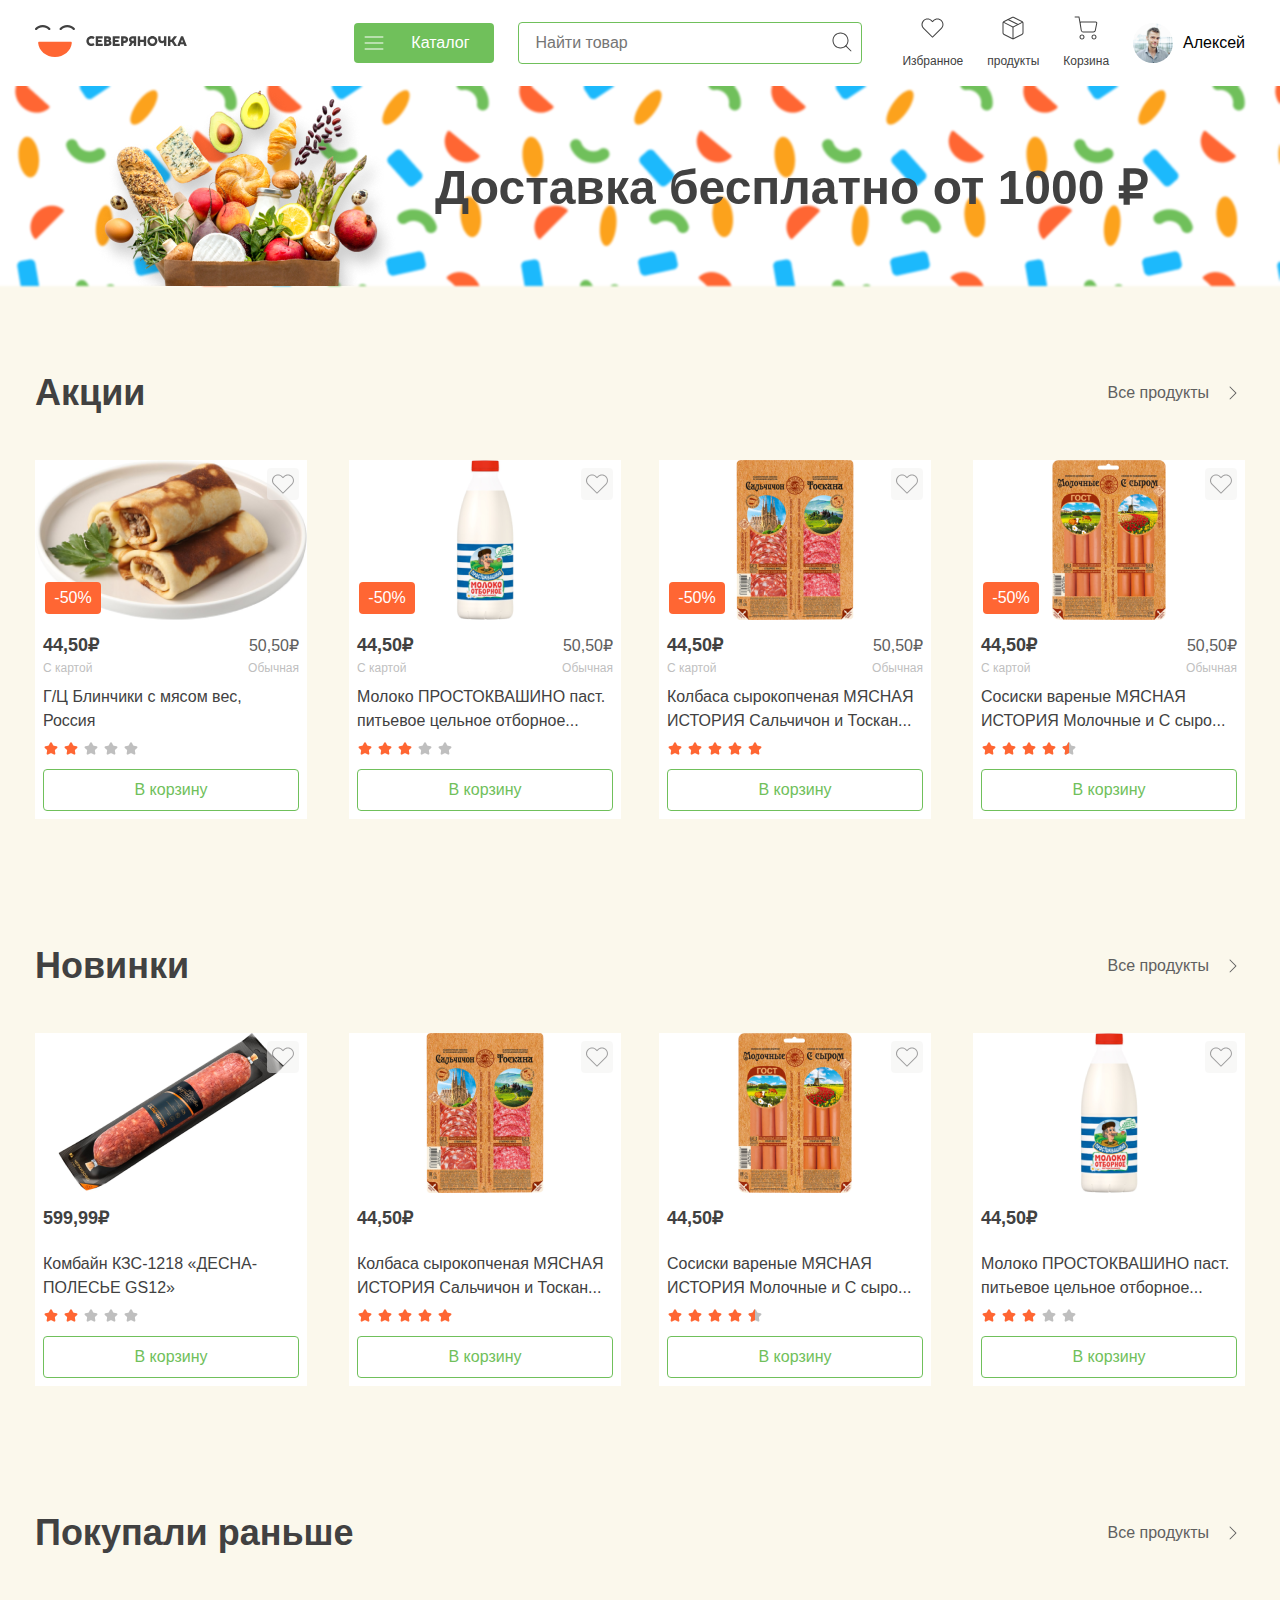
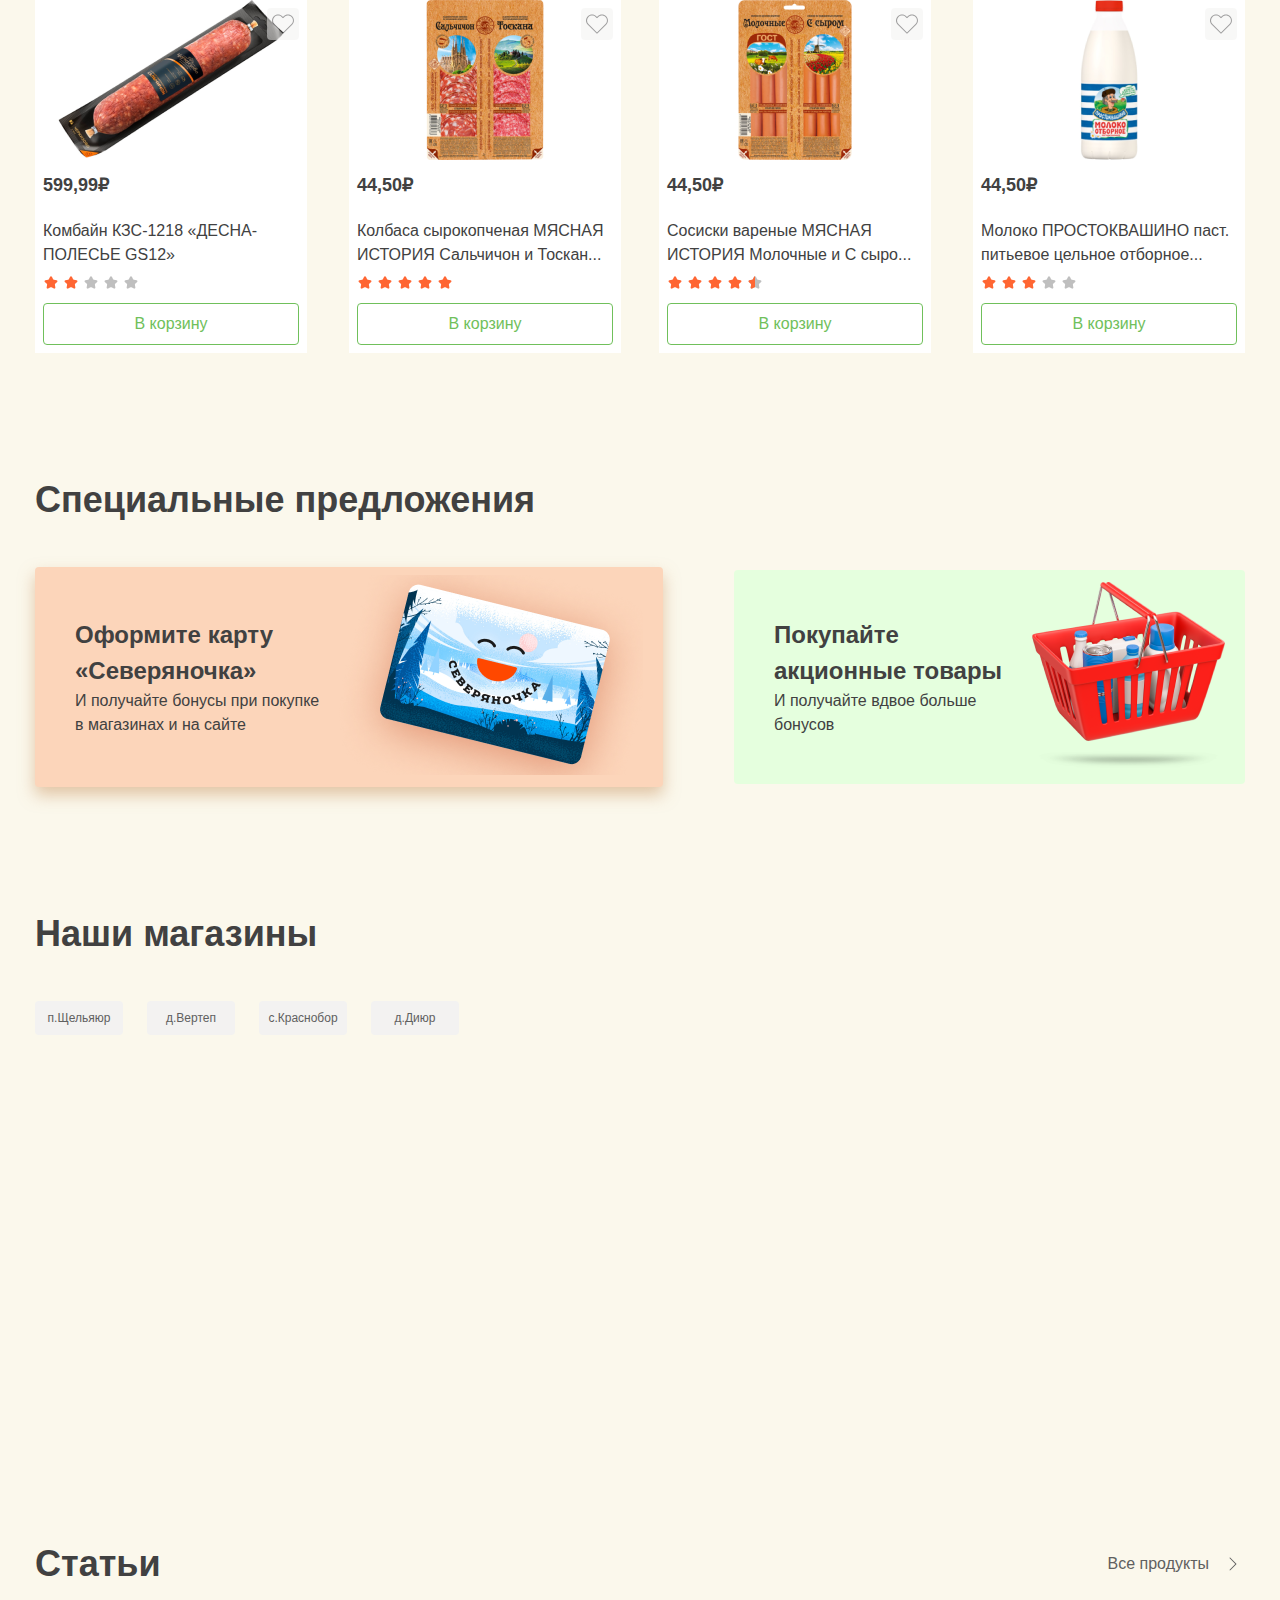
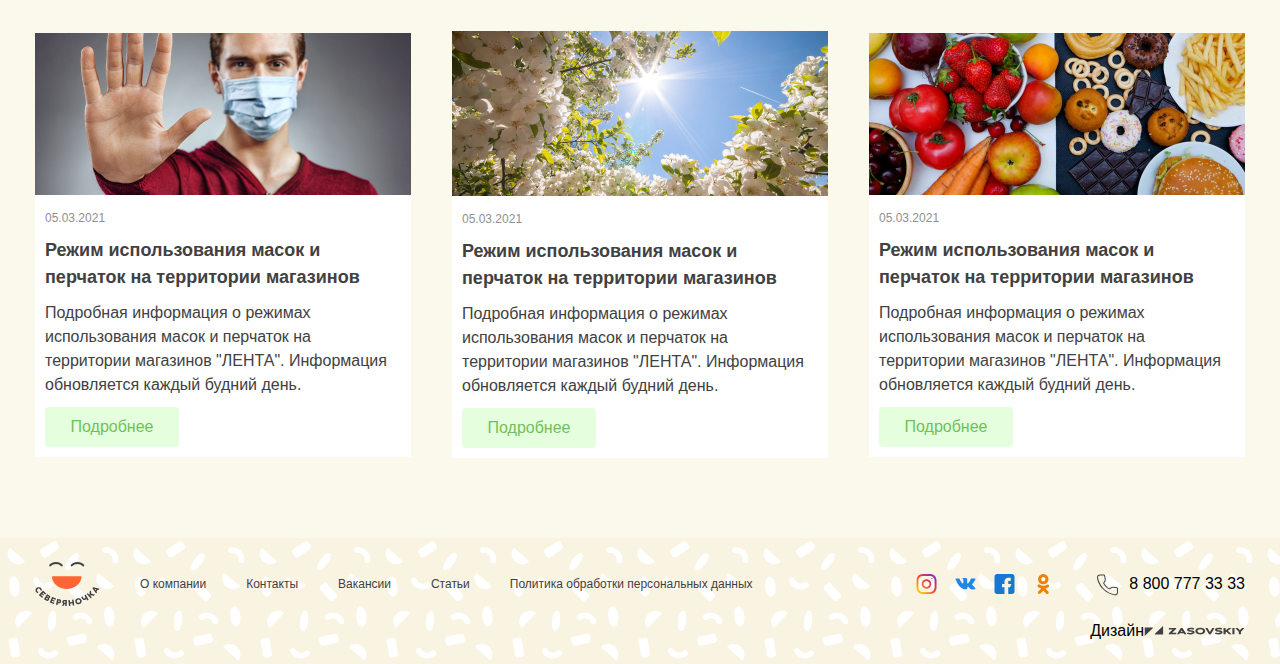
==== index.html @ 2ca6a47b "first commit" ====
<!DOCTYPE html>
<html lang="en">
  <head>
    <meta charset="UTF-8" />
    <meta name="viewport" content="width=device-width, initial-scale=1.0" />
    <title>Document</title>
    <link rel="stylesheet" href="./sass/style.css" />
  </head>
  <body>
    <header>
      <div class="container">
        <nav>
          <div class="logo">
            <a href="#"><img src="./assets/images/image1.svg" alt="" /></a>
          </div>
          <div class="nav-items">
            <div class="nav-catalog">
              <img src="./assets/images/image2.svg" alt="" />
              <p class="p1">Каталог</p>
            </div>
            <div class="field">
              <input
                type="text"
                class="input1"
                placeholder="Найти товар"
                name="search"
              />
              <div class="search-icon">
                <img src="./assets/images/image3.svg" alt="" />
              </div>
            </div>
            <div class="nav-links">
              <div class="nav-link">
                <div class="d1">
                  <img src="./assets/images/image4.svg" alt="" />
                </div>
                <a href="#" class="p2">Избранное</a>
              </div>
              <div class="nav-link">
                <div class="d1">
                  <img src="./assets/images/image5.svg" alt="" />
                </div>
                <a href="./pages/products.html" class="p2">продукты</a>
              </div>
              <div class="nav-link">
                <div class="d1">
                  <img src="./assets/images/image6.svg" alt="" />
                </div>
                <a href="#" class="p2">Корзина</a>
              </div>
            </div>
            <div class="acc">
              <img src="./assets/images/image7.svg" alt="" />
              <p class="p3">Алексей</p>
            </div>
          </div>
        </nav>
      </div>
    </header>
    <main>
      <section class="home">
        <div class="home1">
          <div class="container home-content">
            <div class="d1">
              <img src="./assets/images/image9.png" alt="" class="img9" />
            </div>
            <p class="p1">Доставка бесплатно от 1000 ₽</p>
          </div>
        </div>
      </section>
      <section class="discount">
        <div class="container discount-content">
          <div class="d1">
            <p class="p1">Акции</p>
            <a href="#"
              ><button class="btn1">
                Все продукты
                <img src="./assets/images/image10.svg" alt="" /></button
            ></a>
          </div>
          <div class="home-cards">
            <div class="d50">
              <div class="home-card">
                <div class="product-img">
                  <div class="loved">
                    <img src="./assets/images/image17.svg" alt="" />
                  </div>
                  <img src="./assets/images/image12.png" alt="" />
                  <div class="discount-img">
                    <p class="p8">-50%</p>
                  </div>
                </div>
                <div class="card-btom">
                  <div class="d2">
                    <p class="p2">44,50₽</p>
                    <p class="p3">50,50₽</p>
                  </div>
                  <div class="d3">
                    <p class="p4">С картой</p>
                    <p class="p5">Обычная</p>
                  </div>
                  <p class="p6">Г/Ц Блинчики с мясом вес, Россия</p>
                  <div class="rank-img">
                    <img src="./assets/images/image16.svg" alt="" />
                  </div>
                  <div class="card-btn">
                    <a href="#"><button class="btn2">В корзину</button></a>
                  </div>
                </div>
              </div>
              <div class="home-card">
                <div class="product-img">
                  <div class="loved">
                    <img src="./assets/images/image17.svg" alt="" />
                  </div>
                  <img src="./assets/images/image13.png" alt="" />
                  <div class="discount-img">
                    <p class="p8">-50%</p>
                  </div>
                </div>
                <div class="card-btom">
                  <div class="d2">
                    <p class="p2">44,50₽</p>
                    <p class="p3">50,50₽</p>
                  </div>
                  <div class="d3">
                    <p class="p4">С картой</p>
                    <p class="p5">Обычная</p>
                  </div>
                  <p class="p6">
                    Молоко ПРОСТОКВАШИНО паст. питьевое цельное отборное...
                  </p>
                  <div class="rank-img">
                    <img src="./assets/images/image18.svg" alt="" />
                  </div>
                  <div class="card-btn">
                    <a href="#"><button class="btn2">В корзину</button></a>
                  </div>
                </div>
              </div>
            </div>
            <div class="d50">
              <div class="home-card">
                <div class="product-img">
                  <div class="loved">
                    <img src="./assets/images/image17.svg" alt="" />
                  </div>
                  <img src="./assets/images/image14.png" alt="" />
                  <div class="discount-img">
                    <p class="p8">-50%</p>
                  </div>
                </div>
                <div class="card-btom">
                  <div class="d2">
                    <p class="p2">44,50₽</p>
                    <p class="p3">50,50₽</p>
                  </div>
                  <div class="d3">
                    <p class="p4">С картой</p>
                    <p class="p5">Обычная</p>
                  </div>
                  <p class="p6">
                    Колбаса сырокопченая МЯСНАЯ ИСТОРИЯ Сальчичон и Тоскан...
                  </p>
                  <div class="rank-img">
                    <img src="./assets/images/image19.svg" alt="" />
                  </div>
                  <div class="card-btn">
                    <a href="#"><button class="btn2">В корзину</button></a>
                  </div>
                </div>
              </div>
              <div class="home-card">
                <div class="product-img">
                  <div class="loved">
                    <img src="./assets/images/image17.svg" alt="" />
                  </div>
                  <img src="./assets/images/image15.png" alt="" />
                  <div class="discount-img">
                    <p class="p8">-50%</p>
                  </div>
                </div>
                <div class="card-btom">
                  <div class="d2">
                    <p class="p2">44,50₽</p>
                    <p class="p3">50,50₽</p>
                  </div>
                  <div class="d3">
                    <p class="p4">С картой</p>
                    <p class="p5">Обычная</p>
                  </div>
                  <p class="p6">
                    Сосиски вареные МЯСНАЯ ИСТОРИЯ Молочные и С сыро...
                  </p>
                  <div class="rank-img">
                    <img src="./assets/images/image20.svg" alt="" />
                  </div>
                  <div class="card-btn">
                    <a href="#"><button class="btn2">В корзину</button></a>
                  </div>
                </div>
              </div>
            </div>
          </div>
        </div>
      </section>
      <section class="new-products">
        <div class="new-products-content container">
          <div class="d1">
            <p class="p1">Новинки</p>
            <a href="#"
              ><button class="btn1">
                Все продукты
                <img src="./assets/images/image10.svg" alt="" /></button
            ></a>
          </div>
          <div class="home-cards">
            <div class="d50">
              <div class="home-card">
                <div class="product-img">
                  <div class="loved">
                    <img src="./assets/images/image17.svg" alt="" />
                  </div>
                  <img src="./assets/images/image21.png" alt="" />
                </div>
                <div class="card-btom">
                  <div class="d2">
                    <p class="p2" id="p2">599,99₽</p>
                  </div>
                  <p class="p6">Комбайн КЗС-1218 «ДЕСНА-ПОЛЕСЬЕ GS12»</p>
                  <div class="rank-img">
                    <img src="./assets/images/image16.svg" alt="" />
                  </div>
                  <div class="card-btn">
                    <a href="#"><button class="btn2">В корзину</button></a>
                  </div>
                </div>
              </div>
              <div class="home-card">
                <div class="product-img">
                  <div class="loved">
                    <img src="./assets/images/image17.svg" alt="" />
                  </div>
                  <img src="./assets/images/image14.png" alt="" />
                </div>
                <div class="card-btom">
                  <div class="d2">
                    <p class="p2" id="p2">44,50₽</p>
                  </div>
                  <p class="p6">
                    Колбаса сырокопченая МЯСНАЯ ИСТОРИЯ Сальчичон и Тоскан...
                  </p>
                  <div class="rank-img">
                    <img src="./assets/images/image19.svg" alt="" />
                  </div>
                  <div class="card-btn">
                    <a href="#"><button class="btn2">В корзину</button></a>
                  </div>
                </div>
              </div>
            </div>
            <div class="d50">
              <div class="home-card">
                <div class="product-img">
                  <div class="loved">
                    <img src="./assets/images/image17.svg" alt="" />
                  </div>
                  <img src="./assets/images/image15.png" alt="" />
                </div>
                <div class="card-btom">
                  <div class="d2">
                    <p class="p2" id="p2">44,50₽</p>
                  </div>
                  <p class="p6">
                    Сосиски вареные МЯСНАЯ ИСТОРИЯ Молочные и С сыро...
                  </p>
                  <div class="rank-img">
                    <img src="./assets/images/image20.svg" alt="" />
                  </div>
                  <div class="card-btn">
                    <a href="#"><button class="btn2">В корзину</button></a>
                  </div>
                </div>
              </div>
              <div class="home-card">
                <div class="product-img">
                  <div class="loved">
                    <img src="./assets/images/image17.svg" alt="" />
                  </div>
                  <img src="./assets/images/image13.png" alt="" />
                </div>
                <div class="card-btom">
                  <div class="d2">
                    <p class="p2" id="p2">44,50₽</p>
                  </div>
                  <p class="p6">
                    Молоко ПРОСТОКВАШИНО паст. питьевое цельное отборное...
                  </p>
                  <div class="rank-img">
                    <img src="./assets/images/image18.svg" alt="" />
                  </div>
                  <div class="card-btn">
                    <a href="#"><button class="btn2">В корзину</button></a>
                  </div>
                </div>
              </div>
            </div>
          </div>
        </div>
      </section>
      <section class="bought-products">
        <div class="bought-products-content container">
          <div class="d1">
            <p class="p1">Покупали раньше</p>
            <a href="#"
              ><button class="btn1">
                Все продукты
                <img src="./assets/images/image10.svg" alt="" /></button
            ></a>
          </div>
          <div class="home-cards">
            <div class="d50">
              <div class="home-card">
                <div class="product-img">
                  <div class="loved">
                    <img src="./assets/images/image17.svg" alt="" />
                  </div>
                  <img src="./assets/images/image21.png" alt="" />
                </div>
                <div class="card-btom">
                  <div class="d2">
                    <p class="p2" id="p2">599,99₽</p>
                  </div>
                  <p class="p6">Комбайн КЗС-1218 «ДЕСНА-ПОЛЕСЬЕ GS12»</p>
                  <div class="rank-img">
                    <img src="./assets/images/image16.svg" alt="" />
                  </div>
                  <div class="card-btn">
                    <a href="#"><button class="btn2">В корзину</button></a>
                  </div>
                </div>
              </div>
              <div class="home-card">
                <div class="product-img">
                  <div class="loved">
                    <img src="./assets/images/image17.svg" alt="" />
                  </div>
                  <img src="./assets/images/image14.png" alt="" />
                </div>
                <div class="card-btom">
                  <div class="d2">
                    <p class="p2" id="p2">44,50₽</p>
                  </div>
                  <p class="p6">
                    Колбаса сырокопченая МЯСНАЯ ИСТОРИЯ Сальчичон и Тоскан...
                  </p>
                  <div class="rank-img">
                    <img src="./assets/images/image19.svg" alt="" />
                  </div>
                  <div class="card-btn">
                    <a href="#"><button class="btn2">В корзину</button></a>
                  </div>
                </div>
              </div>
            </div>
            <div class="d50">
              <div class="home-card">
                <div class="product-img">
                  <div class="loved">
                    <img src="./assets/images/image17.svg" alt="" />
                  </div>
                  <img src="./assets/images/image15.png" alt="" />
                </div>
                <div class="card-btom">
                  <div class="d2">
                    <p class="p2" id="p2">44,50₽</p>
                  </div>
                  <p class="p6">
                    Сосиски вареные МЯСНАЯ ИСТОРИЯ Молочные и С сыро...
                  </p>
                  <div class="rank-img">
                    <img src="./assets/images/image20.svg" alt="" />
                  </div>
                  <div class="card-btn">
                    <a href="#"><button class="btn2">В корзину</button></a>
                  </div>
                </div>
              </div>
              <div class="home-card">
                <div class="product-img">
                  <div class="loved">
                    <img src="./assets/images/image17.svg" alt="" />
                  </div>
                  <img src="./assets/images/image13.png" alt="" />
                </div>
                <div class="card-btom">
                  <div class="d2">
                    <p class="p2" id="p2">44,50₽</p>
                  </div>
                  <p class="p6">
                    Молоко ПРОСТОКВАШИНО паст. питьевое цельное отборное...
                  </p>
                  <div class="rank-img">
                    <img src="./assets/images/image18.svg" alt="" />
                  </div>
                  <div class="card-btn">
                    <a href="#"><button class="btn2">В корзину</button></a>
                  </div>
                </div>
              </div>
            </div>
          </div>
        </div>
      </section>
      <section class="offers">
        <div class="offers-content container">
          <p class="p1">Специальные предложения</p>
          <div class="offers-cards">
            <div class="offers-card">
              <div class="d1">
                <p class="p2">Оформите карту «Северяночка»</p>
                <p class="p3">
                  И получайте бонусы при покупке в магазинах и на сайте
                </p>
              </div>
              <div class="offers-img">
                <img src="./assets/images/image22.png" alt="" />
              </div>
            </div>
            <div class="offers-card2">
              <div class="d1">
                <p class="p2">Покупайте акционные товары</p>
                <p class="p3">И получайте вдвое больше бонусов</p>
              </div>
              <div class="offers-img">
                <img src="./assets/images/image23.png" alt="" />
              </div>
            </div>
          </div>
        </div>
      </section>
      <section class="location">
        <div class="location-content container">
          <p class="p1">Наши магазины</p>
          <div class="d2">
            <div class="d1"><p class="p2">п.Щельяюр</p></div>
            <div class="d1"><p class="p2">д.Вертеп</p></div>
            <div class="d1"><p class="p2">с.Краснобор</p></div>
            <div class="d1"><p class="p2">д.Диюр</p></div>
          </div>
          <iframe
            src="https://www.google.com/maps/embed?pb=!1m18!1m12!1m3!1d3506.2233913121413!2d77.4051603706222!3d28.50292593193056!2m3!1f0!2f0!3f0!3m2!1i1024!2i768!4f13.1!3m3!1m2!1s0x390ce626851f7009%3A0x621185133cfd1ad1!2sGeeksforGeeks!5e0!3m2!1sen!2sin!4v1585040658255!5m2!1sen!2sin"
            frameborder="0"
            width="100%"
            height="354px
            "
          ></iframe>
        </div>
      </section>
      <section class="articles">
        <div class="articles-content container">
          <div class="d1">
            <p class="p1">Статьи</p>
            <a href="#"
              ><button class="btn1">
                Все продукты
                <img src="./assets/images/image10.svg" alt="" /></button
            ></a>
          </div>
          <div class="articles-cards">
            <div class="articles-card">
              <img src="./assets/images/image24.png" alt="" />
              <div class="d2">
                <p class="p2">05.03.2021</p>
                <p class="p3">
                  Режим использования масок и перчаток на территории магазинов
                </p>
                <p class="p4">
                  Подробная информация о режимах использования масок и перчаток
                  на территории магазинов "ЛЕНТА". Информация обновляется каждый
                  будний день.
                </p>
                <a href="#"><button class="btn3">Подробнее</button></a>
              </div>
            </div>
            <div class="articles-card">
              <img src="./assets/images/image25.png" alt="" />
              <div class="d2">
                <p class="p2">05.03.2021</p>
                <p class="p3">
                  Режим использования масок и перчаток на территории магазинов
                </p>
                <p class="p4">
                  Подробная информация о режимах использования масок и перчаток
                  на территории магазинов "ЛЕНТА". Информация обновляется каждый
                  будний день.
                </p>
                <a href="#"><button class="btn3">Подробнее</button></a>
              </div>
            </div>
            <div class="articles-card">
              <img src="./assets/images/image26.png" alt="" />
              <div class="d2">
                <p class="p2">05.03.2021</p>
                <p class="p3">
                  Режим использования масок и перчаток на территории магазинов
                </p>
                <p class="p4">
                  Подробная информация о режимах использования масок и перчаток
                  на территории магазинов "ЛЕНТА". Информация обновляется каждый
                  будний день.
                </p>
                <a href="#"><button class="btn3">Подробнее</button></a>
              </div>
            </div>
          </div>
        </div>
      </section>
    </main>
    <footer>
      <div class="footer-content container">
        <div class="d1">
          <div class="d2">
            <img src="./assets/images/image27.svg" alt="" />
            <a href="#" class="a1">О компании</a>
            <a href="#" class="a1">Контакты</a>
            <a href="#" class="a1">Вакансии</a>
            <a href="#" class="a1">Статьи</a>
            <a href="#" class="a1">Политика обработки персональных данных</a>
          </div>
          <div class="d3">
            <div class="d4">
              <img src="./assets/images/image28.svg" alt="" />
              <img src="./assets/images/image29.svg" alt="" />
              <img src="./assets/images/image30.svg" alt="" />
              <img src="./assets/images/image31.svg" alt="" />
            </div>
            <div class="d5">
              <img src="./assets/images/image32.svg" alt="" />
              <p class="p1">8 800 777 33 33</p>
            </div>
          </div>
        </div>
        <div class="d10">
          <p class="p2">Дизайн</p>
          <img src="./assets/images/image33.svg" alt="" />
        </div>
      </div>
    </footer>
  </body>
</html>
---- sass/style.css ----
@font-face {
  font-family: "Rubik", sans-serif;
  src: url(../../assets/fonts/Rubik-Regular.ttf);
}
body {
  font-family: "Rubik", sans-serif;
}

* {
  padding: 0;
  margin: 0;
  box-sizing: border-box;
}

button {
  border: none;
  outline: none;
}

a {
  text-decoration: none;
}

input,
select,
textarea {
  outline: none;
}

.btn1 {
  display: flex;
  background-color: transparent;
  align-items: center;
  color: var(--grayscale-hardest, #606060);
  text-align: center;
  -moz-column-gap: 12px;
       column-gap: 12px;
  font-size: 16px;
  font-style: normal;
  font-weight: 400;
  line-height: 150%; /* 24px */
}

.btn2 {
  border-radius: 4px;
  border: 1px solid var(--main-secondary, #70c05b);
  background: transparent;
  width: 256px;
  color: var(--main-secondary, #70c05b);
  text-align: center;
  padding: 8px;
  font-size: 16px;
  font-style: normal;
  font-weight: 400;
  line-height: 150%; /* 24px */
  transition: 0.5s;
}

.btn2:hover {
  border: #f63;
  border-radius: 4px;
  background: var(--main-primary, #f63);
  color: #fff;
}

.btn3 {
  width: 134px;
  padding: 8px;
  color: var(--main-secondary, #70c05b);
  text-align: center;
  font-size: 16px;
  font-style: normal;
  font-weight: 400;
  line-height: 150%; /* 24px */
  border-radius: 4px;
  background: var(--main-secondary-muted, #e5ffde);
}

.home-card {
  background-color: #fff;
  max-width: 272px;
}
.home-card .product-img {
  position: relative;
}
.home-card .product-img .loved {
  position: absolute;
  right: 8px;
  top: 8px;
}
.home-card .product-img .discount-img {
  position: absolute;
  bottom: 10px;
  left: 10px;
  border-radius: 4px;
  background: var(--main-primary, #f63);
  padding: 4px 8px;
  width: 56px;
}
.home-card .product-img .discount-img .p8 {
  color: var(--main-on-primary, #fff);
  text-align: center;
  font-size: 16px;
  font-style: normal;
  font-weight: 400;
  line-height: 150%; /* 24px */
}
.home-card .card-btom {
  padding: 8px;
}
.home-card .card-btom .d2 {
  display: flex;
  justify-content: space-between;
  align-items: center;
}
.home-card .card-btom .d2 #p2 {
  padding-bottom: 20px;
}
.home-card .card-btom .d2 .p2 {
  color: var(--main-on-surface, #414141);
  font-size: 18px;
  font-style: normal;
  font-weight: 700;
  line-height: 150%; /* 27px */
}
.home-card .card-btom .d2 .p3 {
  color: var(--grayscale-hardest, #606060);
  font-size: 16px;
  font-style: normal;
  font-weight: 400;
  line-height: 150%; /* 24px */
}
.home-card .card-btom .d3 {
  display: flex;
  align-items: center;
  justify-content: space-between;
  padding-bottom: 8px;
}
.home-card .card-btom .d3 .p4 {
  color: var(--grayscale-light, #bfbfbf);
  font-size: 12px;
  font-style: normal;
  font-weight: 400;
  line-height: 150%; /* 18px */
}
.home-card .card-btom .d3 .p5 {
  color: var(--grayscale-light, #bfbfbf);
  font-size: 12px;
  font-style: normal;
  font-weight: 400;
  line-height: 150%; /* 18px */
}
.home-card .card-btom .p6 {
  max-width: 250px;
  color: var(--main-on-surface, #414141);
  font-size: 16px;
  font-style: normal;
  font-weight: 400;
  line-height: 150%; /* 24px */
}
.home-card .card-btom .rank-img {
  padding-top: 8px;
  padding-bottom: 8px;
}

.offers-card2 {
  border-radius: 4px;
  background: var(--main-secondary-muted, #e5ffde);
  display: flex;
  align-items: center;
  padding: 12px 20px 12px 40px;
}
.offers-card2 .p2 {
  color: var(--main-on-surface, #414141);
  max-width: 258px;
  font-size: 24px;
  font-style: normal;
  font-weight: 700;
  line-height: 150%;
}
.offers-card2 .p3 {
  color: var(--main-on-surface, #414141);
  max-width: 250px;
  font-size: 16px;
  font-style: normal;
  font-weight: 400;
  line-height: 150%;
}

@media (max-width: 600px) {
  .offers-card2 {
    flex-direction: column;
  }
}
.offers-card {
  display: flex;
  align-items: center;
  border-radius: 4px;
  background: var(--main-primary-muted, #fcd5ba);
  box-shadow: 0px 8px 16px 0px rgba(202, 147, 96, 0.5);
  padding: 8px 20px 8px 40px;
}
.offers-card .p2 {
  color: var(--main-on-surface, #414141);
  max-width: 258px;
  font-size: 24px;
  font-style: normal;
  font-weight: 700;
  line-height: 150%; /* 36px */
}
.offers-card .p3 {
  color: var(--main-on-surface, #414141);
  max-width: 250px;
  font-size: 16px;
  font-style: normal;
  font-weight: 400;
  line-height: 150%; /* 24px */
}

@media (max-width: 600px) {
  .offers-card {
    flex-direction: column;
  }
}
.articles-card {
  background: #fff;
  max-width: 376px;
}
.articles-card .d2 {
  padding: 10px;
}
.articles-card .d2 .p2 {
  color: var(--grayscale-hard, #8f8f8f);
  font-size: 12px;
  font-style: normal;
  font-weight: 400;
  line-height: 150%; /* 18px */
}
.articles-card .d2 .p3 {
  color: var(--main-on-surface, #414141);
  padding-top: 10px;
  padding-bottom: 10px;
  font-size: 18px;
  font-style: normal;
  font-weight: 700;
  line-height: 150%; /* 27px */
  max-width: 356px;
}
.articles-card .d2 .p4 {
  max-width: 366px;
  color: var(--main-on-surface, #414141);
  padding-bottom: 10px;
  font-size: 16px;
  font-style: normal;
  font-weight: 400;
  line-height: 150%; /* 24px */
}

header {
  position: fixed;
  width: 100%;
  left: 0;
  right: 0;
  top: 0;
  z-index: 99;
  background: #fff;
}
header .container nav {
  padding-top: 16px;
  padding-bottom: 16px;
  display: flex;
  align-items: center;
  justify-content: space-between;
}
header .container .nav-items {
  display: flex;
  align-items: center;
  -moz-column-gap: 24px;
       column-gap: 24px;
}
header .container .nav-items .nav-catalog {
  display: flex;
  align-items: center;
  -moz-column-gap: 8px;
       column-gap: 8px;
  border-radius: 4px;
  background: var(--main-secondary, #70c05b);
  padding: 8px;
}
header .container .nav-items .nav-catalog .p1 {
  width: 92px;
  color: var(--main-on-secondary, #fff);
  text-align: center;
  font-size: 16px;
  font-style: normal;
  font-weight: 400;
  line-height: 150%; /* 24px */
}
header .container .nav-items .field {
  position: relative;
  margin-right: 16px;
}
header .container .nav-items .field .input1 {
  width: 344px;
  border-radius: 4px;
  border: 1px solid var(--main-secondary, #70c05b);
  background: var(--main-surface, #fff);
  padding: 8px 42px 8px 16px;
  color: var(--grayscale-hard, #8f8f8f);
  font-size: 16px;
  font-style: normal;
  font-weight: 400;
  line-height: 150%; /* 24px */
}
header .container .nav-items .field .search-icon {
  position: absolute;
  right: 8px;
  top: 8px;
}
header .container .nav-items .nav-links {
  display: flex;
  align-items: center;
  -moz-column-gap: 24px;
       column-gap: 24px;
}
header .container .nav-items .nav-links .nav-link {
  display: flex;
  flex-direction: column;
  align-items: center;
  row-gap: 8px;
}
header .container .nav-items .nav-links .nav-link .p2 {
  color: var(--main-on-surface, #414141);
  text-align: center;
  font-size: 12px;
  font-style: normal;
  font-weight: 400;
  line-height: 150%; /* 18px */
}
header .container .nav-items .acc {
  display: flex;
  align-items: center;
  -moz-column-gap: 10px;
       column-gap: 10px;
}

@media (max-width: 1105px) {
  .acc {
    display: none !important;
  }
}
@media (max-width: 970px) {
  .nav-links {
    display: none !important;
  }
}
@media (max-width: 690px) {
  .nav-catalog {
    display: none !important;
  }
}
@media (max-width: 570px) {
  .input1 {
    width: 200px !important;
  }
}
.home {
  margin-top: 86px;
  background: url(../../assets/images/image8.png);
  height: 200px;
}
.home .home1 {
  -webkit-backdrop-filter: blur(1px);
          backdrop-filter: blur(1px);
}
.home .home1 .home-content {
  padding-left: 67px;
  display: flex;
  align-items: center;
  -moz-column-gap: 18px;
       column-gap: 18px;
}
.home .home1 .home-content .p1 {
  color: var(--main-on-surface, #414141);
  text-align: center;
  font-size: 48px;
  font-style: normal;
  font-weight: 700;
  line-height: 150%; /* 72px */
}

@media (max-width: 690px) {
  .img9 {
    display: none;
  }
}
.location {
  padding-bottom: 120px;
  background: var(--main-bg-page, #fbf8ec);
}
.location .location-content .p1 {
  color: var(--main-on-surface, #414141);
  font-size: 36px;
  font-style: normal;
  font-weight: 700;
  line-height: 150%; /* 54px */
  padding-bottom: 40px;
}
.location .location-content .d2 {
  display: flex;
  align-items: center;
  padding-bottom: 24px;
  -moz-column-gap: 24px;
       column-gap: 24px;
}
.location .location-content .d2 .d1 {
  border-radius: 4px;
  background: var(--grayscale-lightest, #f3f2f1);
}
.location .location-content .d2 .d1 .p2 {
  width: 88px;
  padding: 8px;
  color: var(--grayscale-hardest, #606060);
  text-align: center;
  font-size: 12px;
  font-style: normal;
  font-weight: 400;
  line-height: 150%; /* 18px */
  transition: 0.5s;
}
.location .location-content .d2 .d1:hover {
  border-radius: 4px;
  background: var(--main-secondary, #70c05b);
}
.location .location-content .d2 .d1:hover .p2 {
  color: #fff;
}

.offers {
  padding-bottom: 120px;
  background: var(--main-bg-page, #fbf8ec);
}
.offers .offers-content .p1 {
  color: var(--main-on-surface, #414141);
  font-size: 36px;
  font-style: normal;
  font-weight: 700;
  line-height: 150%; /* 54px */
  padding-bottom: 40px;
}
.offers .offers-content .offers-cards {
  display: flex;
  align-items: center;
  justify-content: space-between;
  flex-wrap: wrap;
  -moz-column-gap: 20px;
       column-gap: 20px;
  row-gap: 30px;
}

.articles {
  background: var(--main-bg-page, #fbf8ec);
  padding-bottom: 80px;
}
.articles .articles-content .d1 {
  display: flex;
  align-items: center;
  padding-bottom: 40px;
  justify-content: space-between;
}
.articles .articles-content .d1 .p1 {
  color: var(--main-on-surface, #414141);
  font-size: 36px;
  font-style: normal;
  font-weight: 700;
  line-height: 150%; /* 54px */
}
.articles .articles-content .articles-cards {
  display: flex;
  justify-content: space-between;
  align-items: center;
  flex-wrap: wrap;
  -moz-column-gap: 10px;
       column-gap: 10px;
  row-gap: 20px;
}

.new-products {
  padding-bottom: 120px;
  background: var(--main-bg-page, #fbf8ec);
}
.new-products .new-products-content .d1 {
  padding-bottom: 40px;
  display: flex;
  align-items: center;
  justify-content: space-between;
}
.new-products .new-products-content .d1 .p1 {
  color: var(--main-on-surface, #414141);
  font-size: 36px;
  font-style: normal;
  font-weight: 700;
  line-height: 150%; /* 54px */
}
.new-products .new-products-content .home-cards {
  display: flex;
  justify-content: space-between;
}
.new-products .new-products-content .home-cards .d50 {
  display: flex;
  -moz-column-gap: 42px;
       column-gap: 42px;
}

.bought-products {
  padding-bottom: 120px;
  background: var(--main-bg-page, #fbf8ec);
}
.bought-products .bought-products-content .d1 {
  padding-bottom: 40px;
  display: flex;
  align-items: center;
  justify-content: space-between;
}
.bought-products .bought-products-content .d1 .p1 {
  color: var(--main-on-surface, #414141);
  font-size: 36px;
  font-style: normal;
  font-weight: 700;
  line-height: 150%; /* 54px */
}
.bought-products .bought-products-content .home-cards {
  display: flex;
  justify-content: space-between;
}
.bought-products .bought-products-content .home-cards .d50 {
  display: flex;
  -moz-column-gap: 42px;
       column-gap: 42px;
}

.discount {
  padding-top: 80px;
  padding-bottom: 120px;
  background: var(--main-bg-page, #fbf8ec);
}
.discount .discount-content .d1 {
  padding-bottom: 40px;
  display: flex;
  align-items: center;
  justify-content: space-between;
}
.discount .discount-content .d1 .p1 {
  color: var(--main-on-surface, #414141);
  font-size: 36px;
  font-style: normal;
  font-weight: 700;
  line-height: 150%; /* 54px */
}
.discount .discount-content .home-cards {
  display: flex;
  justify-content: space-between;
}
.discount .discount-content .home-cards .d50 {
  display: flex;
  -moz-column-gap: 42px;
       column-gap: 42px;
}

@media (max-width: 1225px) {
  .home-cards {
    flex-direction: column;
    align-items: center;
    row-gap: 30px;
  }
}
@media (max-width: 610px) {
  .d50 {
    flex-direction: column;
    row-gap: 30px;
  }
}
footer {
  background: url("../../assets/images/pattern2.svg");
  background-color: #f9f4e2;
  padding-top: 24px;
  padding-bottom: 24px;
}
footer .footer-content .d1 {
  display: flex;
  align-items: center;
  justify-content: space-between;
}
footer .footer-content .d1 .d2 {
  display: flex;
  align-items: center;
  -moz-column-gap: 40px;
       column-gap: 40px;
}
footer .footer-content .d1 .d2 .a1 {
  color: var(--main-on-surface, #414141);
  font-size: 12px;
  font-style: normal;
  font-weight: 400;
  line-height: 150%; /* 18px */
}
footer .footer-content .d1 .d3 {
  display: flex;
  align-items: center;
  -moz-column-gap: 40px;
       column-gap: 40px;
}
footer .footer-content .d1 .d3 .d4 {
  display: flex;
  -moz-column-gap: 16px;
       column-gap: 16px;
}
footer .footer-content .d1 .d3 .d5 {
  display: flex;
  align-items: center;
  -moz-column-gap: 8px;
       column-gap: 8px;
}
footer .footer-content .d10 {
  padding-top: 16px;
  display: flex;
  align-items: center;
  justify-content: flex-end;
}

@media (max-width: 920px) {
  .d1 {
    flex-direction: column;
    row-gap: 20px;
  }
}
@media (max-width: 605px) {
  .d2 {
    -moz-column-gap: 5px !important;
         column-gap: 5px !important;
  }
}
.all-products {
  margin-top: 90px;
  background: var(--main-bg-page, #fbf8ec);
}
.all-products .all-products-content .p1 {
  padding-top: 44px;
  padding-bottom: 50px;
  color: var(--main-on-surface, #414141);
  font-size: 36px;
  font-style: normal;
  font-weight: 700;
  line-height: 150%; /* 54px */
}
.all-products .all-products-content .home-cards {
  padding-bottom: 30px;
  display: flex;
  justify-content: space-between;
}
.all-products .all-products-content .home-cards .d50 {
  display: flex;
  -moz-column-gap: 42px;
       column-gap: 42px;
  padding-bottom: 30px;
}
.all-products .all-products-content .d20 {
  display: flex;
  align-items: center;
  justify-content: center;
  -moz-column-gap: 16px;
       column-gap: 16px;
  padding-bottom: 60px;
}

.container {
  max-width: 1250px;
  padding: 0px 20px;
  margin: 0 auto;
}/*# sourceMappingURL=style.css.map */
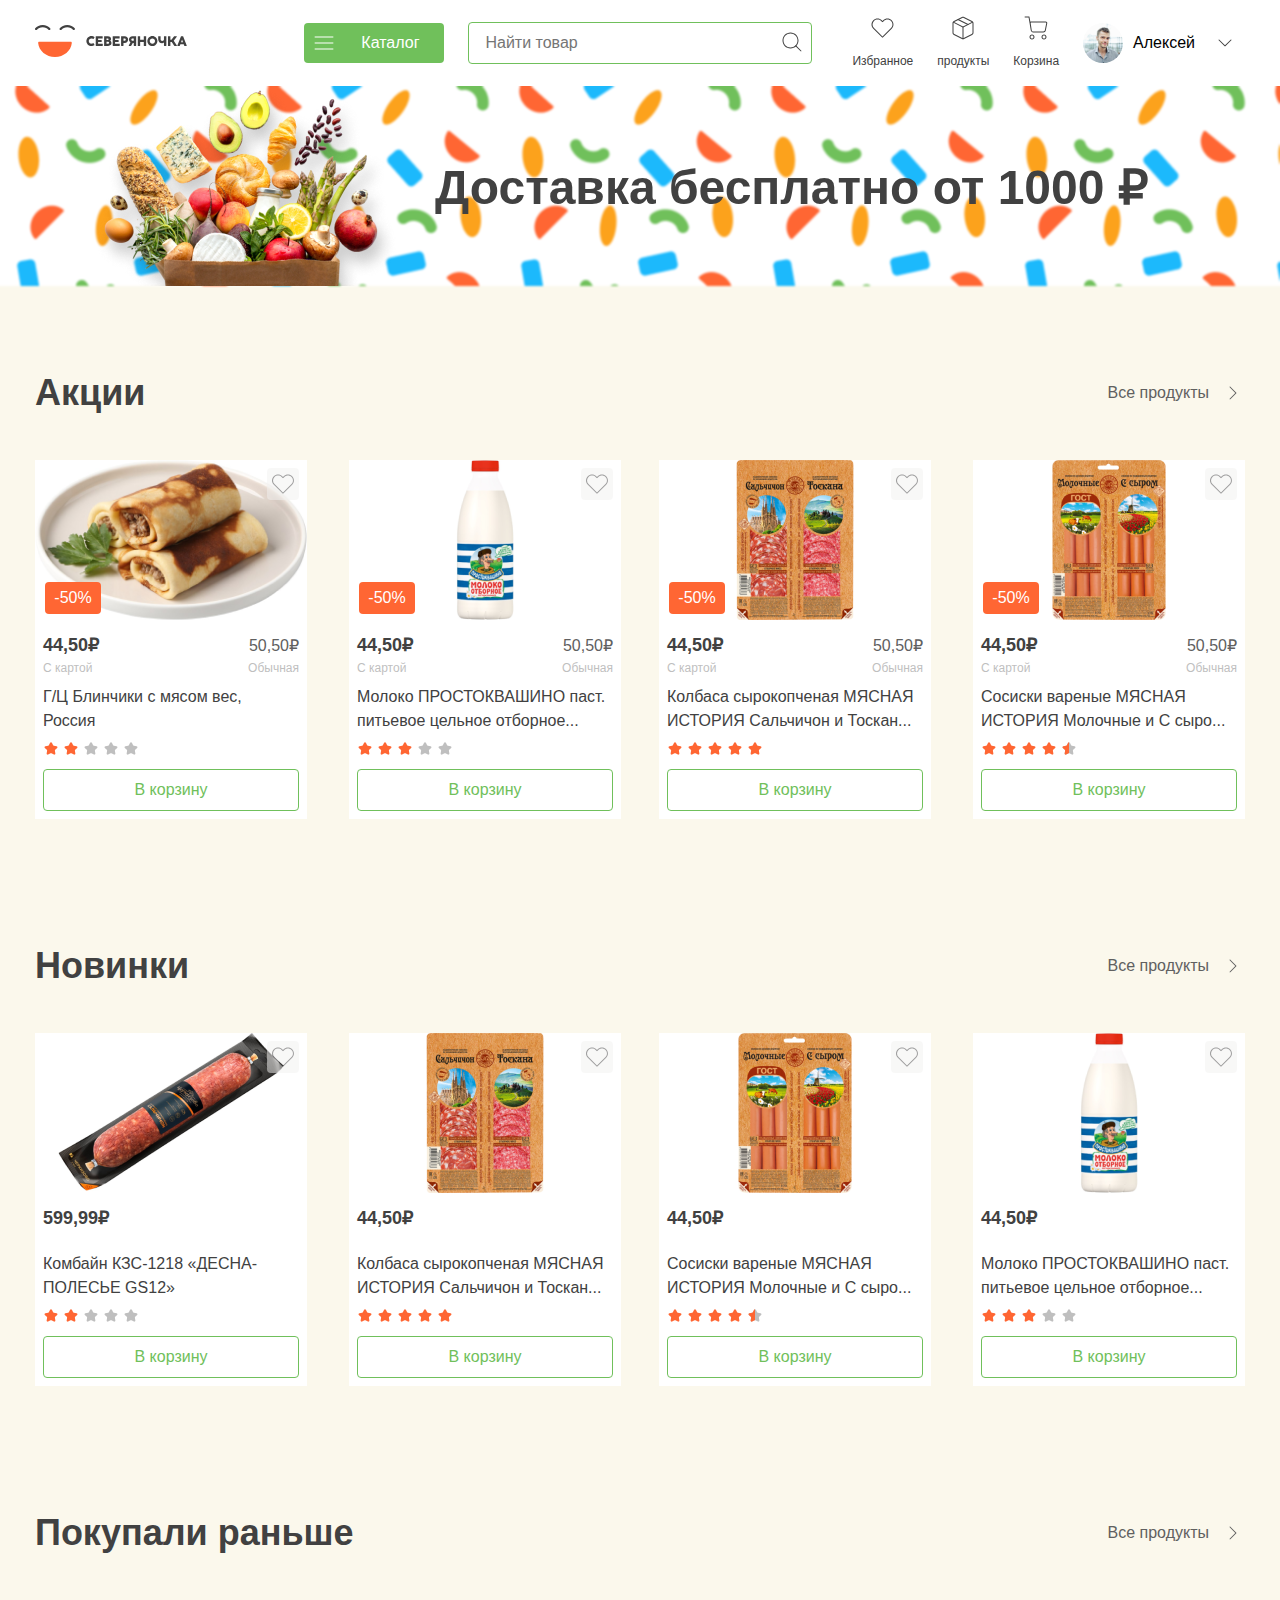
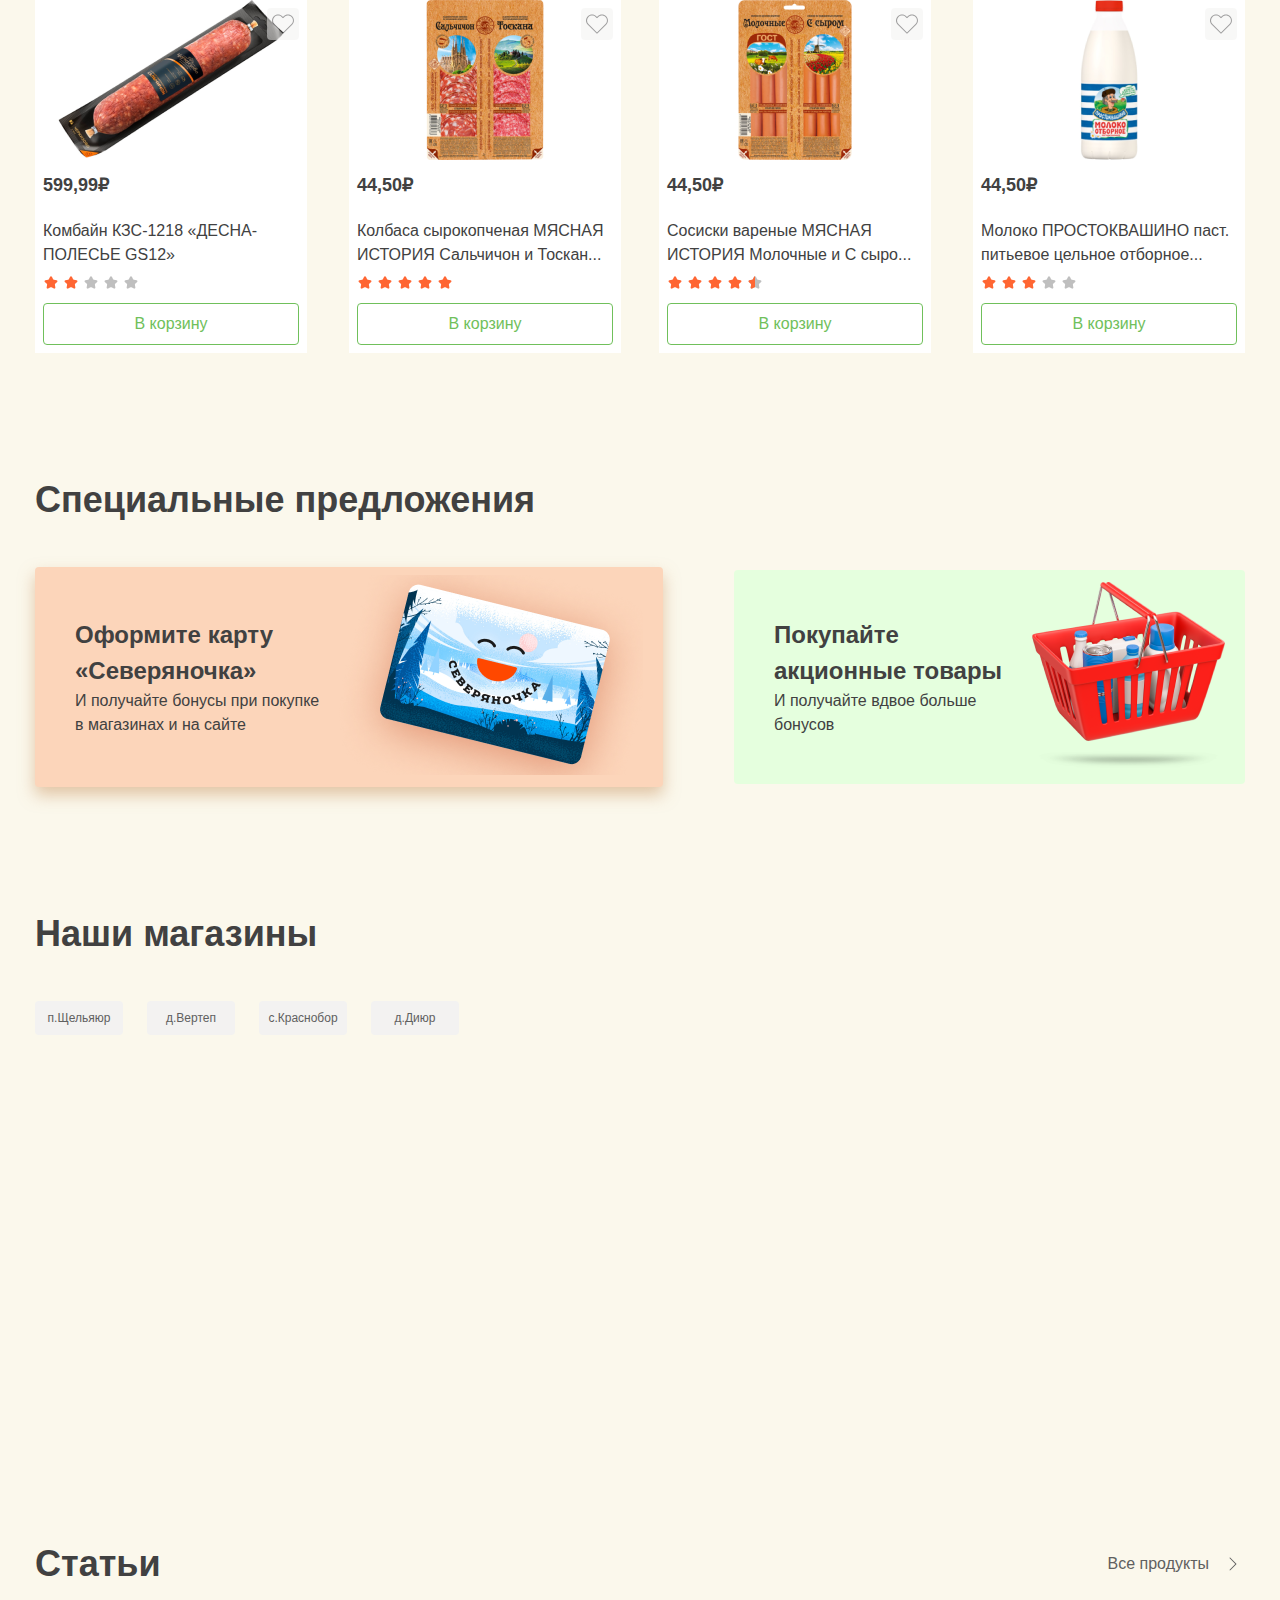
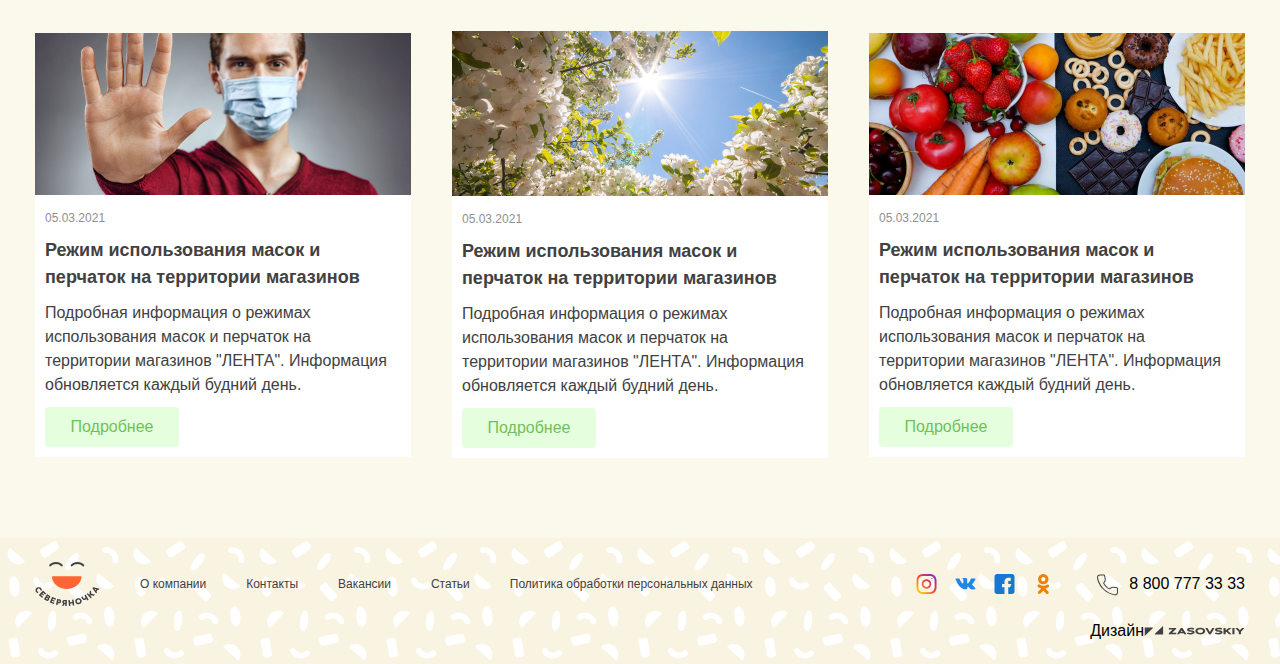
==== commit 883d4daf: "made changes" ====
--- a/index.html
+++ b/index.html
@@ -14,7 +14,7 @@
             <a href="#"><img src="./assets/images/image1.svg" alt="" /></a>
           </div>
           <div class="nav-items">
-            <div class="nav-catalog">
+            <div class="nav-catalog1">
               <img src="./assets/images/image2.svg" alt="" />
               <p class="p1">Каталог</p>
             </div>
@@ -22,6 +22,7 @@
               <input
                 type="text"
                 class="input1"
+                id="search"
                 placeholder="Найти товар"
                 name="search"
               />
@@ -34,7 +35,7 @@
                 <div class="d1">
                   <img src="./assets/images/image4.svg" alt="" />
                 </div>
-                <a href="#" class="p2">Избранное</a>
+                <a href="./pages/product.html" class="p2">Избранное</a>
               </div>
               <div class="nav-link">
                 <div class="d1">
@@ -52,9 +53,43 @@
             <div class="acc">
               <img src="./assets/images/image7.svg" alt="" />
               <p class="p3">Алексей</p>
+              <img src="./assets/images/image52.svg" alt="" />
             </div>
           </div>
         </nav>
+        <div class="nav-catalog">
+          <div class="d2">
+            <div class="d3">
+              <a href="./pages/catigories.html" class="p4">Молоко, сыр, яйцо</a>
+              <a href="./pages/catigories.html" class="p4">Хлеб</a>
+              <a href="./pages/catigories.html" class="p4">Фрукты и овощи</a>
+              <a href="./pages/catigories.html" class="p4"
+                >Замороженные продукты</a
+              >
+            </div>
+            <div class="d3">
+              <a href="./pages/catigories.html" class="p4">Напитки</a>
+              <a href="./pages/catigories.html" class="p4"
+                >Кондитерские изделия</a
+              >
+              <a href="./pages/catigories.html" class="p4">Чай, кофе</a>
+            </div>
+            <div class="d3">
+              <a href="./pages/catigories.html" class="p4">Бакалея</a>
+              <a href="./pages/catigories.html" class="p4">Здоровое питание</a>
+              <a href="./pages/catigories.html" class="p4">Зоотовары</a>
+            </div>
+            <div class="d3">
+              <a href="./pages/catigories.html" class="p4"
+                >Непродовольственные товары</a
+              >
+              <a href="./pages/catigories.html" class="p4">Детское питание</a>
+              <a href="./pages/catigories.html" class="p4"
+                >Мясо, птица, колбаса</a
+              >
+            </div>
+          </div>
+        </div>
       </div>
     </header>
     <main>
@@ -547,5 +582,33 @@
         </div>
       </div>
     </footer>
+    <div class="modal">
+      <div class="d3">
+        <div class="modal-content">
+          <div class="modal-close">
+            <img src="./assets/images/image53.svg" alt="" />
+          </div>
+          <div class="modal-bot">
+            <p class="p1">Вход</p>
+            <form>
+              <label for="phone">Телефон</label>
+              <input
+                type="tel"
+                placeholder="Phone Number"
+                id="phone"
+                class="input2"
+                name="phone"
+              />
+            </form>
+            <a href="#"><button class="modal-btn1">Вход</button></a>
+            <div class="d2">
+              <a href="#"><button class="modal-btn2">Регистрация</button></a>
+              <a href="#"><button class="modal-btn3">Забыли пароль?</button></a>
+            </div>
+          </div>
+        </div>
+      </div>
+    </div>
+    <script src="./js/main.js"></script>
   </body>
 </html>
--- a/sass/style.css
+++ b/sass/style.css
@@ -76,6 +76,62 @@
   background: var(--main-secondary-muted, #e5ffde);
 }
 
+.modal-btn1 {
+  width: 260px;
+  padding: 16px;
+  border-radius: 4px;
+  background: var(--main-primary-muted, #fcd5ba);
+  color: var(--main-primary, #f63);
+  text-align: center;
+  font-size: 24px;
+  font-style: normal;
+  font-weight: 400;
+  line-height: 150%; /* 36px */
+}
+
+.modal-btn2 {
+  width: 105px;
+  background: transparent;
+  padding: 8px;
+  border-radius: 4px;
+  border: 1px solid var(--main-secondary, #70c05b);
+  color: var(--main-secondary, #70c05b);
+  text-align: center;
+  font-size: 12px;
+  font-style: normal;
+  font-weight: 400;
+  line-height: 150%; /* 18px */
+}
+
+.modal-btn3 {
+  background: transparent;
+  padding: 8px;
+  color: var(--grayscale-hardest, #606060);
+  text-align: center;
+  font-size: 12px;
+  font-style: normal;
+  font-weight: 400;
+  line-height: 150%; /* 18px */
+}
+
+.btn4 {
+  padding: 16px;
+  border-radius: 4px;
+  background: var(--main-primary, #f63);
+  display: flex;
+  flex-direction: row-reverse;
+}
+.btn4 .p15 {
+  width: 207px;
+  align-items: center;
+  color: var(--main-on-primary, #fff);
+  text-align: center;
+  font-size: 24px;
+  font-style: normal;
+  font-weight: 400;
+  line-height: 150%;
+}
+
 .home-card {
   background-color: #fff;
   max-width: 272px;
@@ -150,6 +206,14 @@
   font-weight: 400;
   line-height: 150%; /* 18px */
 }
+.home-card .card-btom .product-name {
+  color: var(--main-on-surface, #414141);
+  font-size: 18px;
+  font-style: normal;
+  font-weight: 700;
+  line-height: 100%;
+  padding-bottom: 5px;
+}
 .home-card .card-btom .p6 {
   max-width: 250px;
   color: var(--main-on-surface, #414141);
@@ -254,6 +318,84 @@
   font-style: normal;
   font-weight: 400;
   line-height: 150%; /* 24px */
+}
+
+.modal {
+  display: none;
+}
+.modal.modal-bl {
+  background: rgba(252, 213, 186, 0.8);
+  position: fixed;
+  width: 100%;
+  height: 100vh;
+  left: 0;
+  top: 0;
+  z-index: 999;
+  display: flex;
+  align-items: center;
+  justify-content: center;
+}
+.modal .d3 {
+  border-radius: 4px;
+  background: #fff;
+  width: 420px;
+}
+.modal .d3 .modal-content {
+  position: relative;
+}
+.modal .d3 .modal-content .modal-close {
+  border-radius: 4px;
+  background: var(--grayscale-lightest, #f3f2f1);
+  padding: 8px;
+  width: 40px;
+  position: absolute;
+  right: 0px;
+}
+.modal .d3 .modal-content .modal-bot {
+  padding-top: 72px;
+  padding-bottom: 40px;
+  display: flex;
+  flex-direction: column;
+  align-items: center;
+  row-gap: 32px;
+}
+.modal .d3 .modal-content .modal-bot .p1 {
+  color: var(--main-on-surface, #414141);
+  text-align: center;
+  font-size: 24px;
+  font-style: normal;
+  font-weight: 700;
+  line-height: 150%; /* 36px */
+}
+.modal .d3 .modal-content .modal-bot form {
+  display: flex;
+  flex-direction: column;
+}
+.modal .d3 .modal-content .modal-bot form label {
+  color: var(--grayscale-hard, #8f8f8f);
+  font-size: 18px;
+  font-style: normal;
+  font-weight: 400;
+  line-height: 150%; /* 27px */
+}
+.modal .d3 .modal-content .modal-bot form .input2 {
+  width: 260px;
+  padding: 12px 16px;
+  border-radius: 4px;
+  border: 1px solid var(--main-secondary, #70c05b);
+  background: var(--main-surface, #fff);
+  box-shadow: 4px 8px 16px 0px rgba(112, 192, 91, 0.2);
+  color: var(--main-on-surface, #414141);
+  font-size: 24px;
+  font-style: normal;
+  font-weight: 400;
+  line-height: 150%;
+}
+.modal .d3 .modal-content .modal-bot .d2 {
+  display: flex;
+  -moz-column-gap: 24px;
+       column-gap: 24px;
+  align-items: center;
 }
 
 header {
@@ -278,7 +420,7 @@
   -moz-column-gap: 24px;
        column-gap: 24px;
 }
-header .container .nav-items .nav-catalog {
+header .container .nav-items .nav-catalog1 {
   display: flex;
   align-items: center;
   -moz-column-gap: 8px;
@@ -287,7 +429,7 @@
   background: var(--main-secondary, #70c05b);
   padding: 8px;
 }
-header .container .nav-items .nav-catalog .p1 {
+header .container .nav-items .nav-catalog1 .p1 {
   width: 92px;
   color: var(--main-on-secondary, #fff);
   text-align: center;
@@ -342,6 +484,34 @@
   align-items: center;
   -moz-column-gap: 10px;
        column-gap: 10px;
+}
+header .container .nav-catalog {
+  display: none;
+}
+header .container .navcat {
+  display: block;
+  padding-top: 20px;
+  padding-bottom: 40px;
+}
+header .container .navcat .d2 {
+  display: flex;
+  justify-content: space-between;
+}
+header .container .navcat .d2 .d3 {
+  display: flex;
+  flex-direction: column;
+  row-gap: 24px;
+}
+header .container .navcat .d2 .d3 .p4 {
+  color: var(--main-on-surface, #414141);
+  font-size: 16px;
+  font-style: normal;
+  font-weight: 700;
+  line-height: 150%; /* 24px */
+  transition: all 0.5s;
+}
+header .container .navcat .d2 .d3 .p4:hover {
+  color: var(--main-primary, #f63);
 }
 
 @media (max-width: 1105px) {
@@ -656,6 +826,8 @@
 .all-products .all-products-content .home-cards {
   padding-bottom: 30px;
   display: flex;
+  flex-wrap: wrap;
+  row-gap: 30px;
   justify-content: space-between;
 }
 .all-products .all-products-content .home-cards .d50 {
@@ -671,6 +843,359 @@
   -moz-column-gap: 16px;
        column-gap: 16px;
   padding-bottom: 60px;
+}
+
+.product-page {
+  background: var(--main-bg-page, #fbf8ec);
+}
+.product-page .product-information .product-information-content {
+  padding-top: 110px;
+}
+.product-page .product-information .product-information-content .d1 {
+  display: flex;
+  align-items: center;
+  -moz-column-gap: 16px;
+       column-gap: 16px;
+  flex-wrap: wrap;
+}
+.product-page .product-information .product-information-content .d1 .a4 {
+  color: var(--main-on-surface, #414141);
+  font-size: 14px;
+  font-style: normal;
+  font-weight: 500;
+  line-height: 150%; /* 18px */
+}
+.product-page .product-information .product-information-content .d1 .a5 {
+  color: var(--grayscale-hard, #8f8f8f);
+  font-size: 14px;
+  font-style: normal;
+  font-weight: 400;
+  line-height: 150%; /* 18px */
+}
+.product-page .product-information .product-information-content .p1 {
+  padding-top: 24px;
+  padding-bottom: 16px;
+  color: var(--main-on-surface, #414141);
+  font-size: 24px;
+  font-style: normal;
+  font-weight: 700;
+  line-height: 150%; /* 36px */
+}
+.product-page .product-information .product-information-content .d2 {
+  padding-bottom: 16px;
+  display: flex;
+  align-items: center;
+  -moz-column-gap: 24px;
+       column-gap: 24px;
+}
+.product-page .product-information .product-information-content .d2 .p2 {
+  color: var(--main-on-surface, #414141);
+  font-size: 12px;
+  font-style: normal;
+  font-weight: 400;
+  line-height: 150%; /* 18px */
+}
+.product-page .product-information .product-information-content .d2 .d3 {
+  display: flex;
+  align-items: center;
+  -moz-column-gap: 8px;
+       column-gap: 8px;
+}
+.product-page .product-information .product-information-content .d2 .d3 .p3 {
+  color: var(--main-on-surface, #414141);
+  font-size: 14px;
+  font-style: normal;
+  font-weight: 400;
+  line-height: 150%; /* 21px */
+  text-decoration-line: underline;
+}
+.product-page .product-information .product-information-content .d2 .d4 {
+  display: flex;
+  align-items: center;
+  -moz-column-gap: 8px;
+       column-gap: 8px;
+}
+.product-page .product-information .product-information-content .d2 .d4 .p4 {
+  color: var(--grayscale-hardest, #606060);
+  text-align: center;
+  font-size: 12px;
+  font-style: normal;
+  font-weight: 400;
+  line-height: 150%; /* 18px */
+}
+.product-page .product-information .product-information-content .d2 .d5 {
+  display: flex;
+  align-items: center;
+  -moz-column-gap: 8px;
+       column-gap: 8px;
+}
+.product-page .product-information .product-information-content .d2 .d5 .p5 {
+  color: var(--grayscale-hardest, #606060);
+  text-align: center;
+  font-size: 12px;
+  font-style: normal;
+  font-weight: 400;
+  line-height: 150%; /* 18px */
+}
+.product-page .product-information .product-information-content .d6 {
+  display: flex;
+  -moz-column-gap: 40px;
+       column-gap: 40px;
+  flex-wrap: wrap;
+}
+.product-page .product-information .product-information-content .d6 .carousel {
+  display: flex;
+  -moz-column-gap: 16px;
+       column-gap: 16px;
+}
+.product-page .product-information .product-information-content .d6 .carousel .carousel-main-img .carousel-item {
+  display: none;
+}
+.product-page .product-information .product-information-content .d6 .carousel .carousel-main-img .carousel-item.carousel-hid {
+  display: none;
+}
+.product-page .product-information .product-information-content .d6 .carousel .carousel-main-img .carousel-item.carousel-vis {
+  display: block;
+  animation: fadeVisibility 0.5s;
+}
+.product-page .product-information .product-information-content .d6 .carousel .carousel-main-img .carousel-item .img59 {
+  width: 504px;
+  height: 496px;
+}
+.product-page .product-information .product-information-content .d6 .carousel .carousel-left-img {
+  display: flex;
+  flex-direction: column;
+  row-gap: 16px;
+}
+.product-page .product-information .product-information-content .d6 .carousel .carousel-left-img .d7 {
+  width: 64px;
+  height: 86.4px;
+}
+.product-page .product-information .product-information-content .d6 .carousel .carousel-left-img .d7 .img58 {
+  width: 64px;
+  height: 86.4px;
+}
+.product-page .product-information .product-information-content .d6 .d10 {
+  width: 48.4%;
+}
+.product-page .product-information .product-information-content .d6 .d10 .d11 {
+  display: flex;
+  justify-content: space-between;
+  align-items: center;
+  padding-bottom: 1px;
+}
+.product-page .product-information .product-information-content .d6 .d10 .d11 .p10 {
+  color: var(--grayscale-hardest, #606060);
+  font-size: 24px;
+  font-style: normal;
+  font-weight: 400;
+  line-height: 150%; /* 36px */
+}
+.product-page .product-information .product-information-content .d6 .d10 .d11 .p11 {
+  color: var(--main-on-surface, #414141);
+  font-size: 36px;
+  font-style: normal;
+  font-weight: 700;
+  line-height: 150%; /* 54px */
+}
+.product-page .product-information .product-information-content .d6 .d10 .d12 {
+  display: flex;
+  padding-bottom: 16px;
+  justify-content: space-between;
+  align-items: center;
+}
+.product-page .product-information .product-information-content .d6 .d10 .d12 .p12 {
+  color: var(--grayscale-light, #bfbfbf);
+  font-size: 12px;
+  font-style: normal;
+  font-weight: 400;
+  line-height: 150%; /* 18px */
+}
+.product-page .product-information .product-information-content .d6 .d10 .d12 .d13 {
+  display: flex;
+  align-items: center;
+  -moz-column-gap: 8px;
+       column-gap: 8px;
+}
+.product-page .product-information .product-information-content .d6 .d10 .d12 .d13 .p13 {
+  color: var(--grayscale-light, #bfbfbf);
+  font-size: 12px;
+  font-style: normal;
+  font-weight: 400;
+  line-height: 150%; /* 18px */
+}
+.product-page .product-information .product-information-content .d6 .d10 .d16 {
+  display: flex;
+  flex-direction: column;
+  align-items: center;
+  padding-bottom: 24px;
+}
+.product-page .product-information .product-information-content .d6 .d10 .d14 {
+  padding: 4px 8px;
+  background: var(--grayscale-lightest, #f3f2f1);
+  display: flex;
+  align-items: center;
+  -moz-column-gap: 40px;
+       column-gap: 40px;
+}
+.product-page .product-information .product-information-content .d6 .d10 .d14 .p14 {
+  color: var(--main-on-surface, #414141);
+  width: 161px;
+  font-size: 12px;
+  font-style: normal;
+  font-weight: 400;
+  line-height: 150%; /* 18px */
+}
+.product-page .product-information .product-information-content .d6 .d10 .d15 {
+  padding: 4px 8px;
+  display: flex;
+  align-items: center;
+  -moz-column-gap: 40px;
+       column-gap: 40px;
+}
+.product-page .product-information .product-information-content .d6 .d10 .d15 .p14 {
+  color: var(--main-on-surface, #414141);
+  width: 161px;
+  font-size: 12px;
+  font-style: normal;
+  font-weight: 400;
+  line-height: 150%;
+}
+.product-page .product-bought {
+  padding-top: 120px;
+}
+.product-page .product-bought .product-bought-content .d1 {
+  padding-bottom: 40px;
+  display: flex;
+  align-items: center;
+  justify-content: space-between;
+}
+.product-page .product-bought .product-bought-content .d1 .p1 {
+  color: var(--main-on-surface, #414141);
+  font-size: 36px;
+  font-style: normal;
+  font-weight: 700;
+  line-height: 150%;
+}
+.product-page .product-bought .product-bought-content .home-cards {
+  display: flex;
+  align-items: center;
+  justify-content: space-between;
+}
+.product-page .product-bought .product-bought-content .home-cards .d50 {
+  display: flex;
+  align-items: center;
+  -moz-column-gap: 40px;
+       column-gap: 40px;
+}
+.product-page .product-discount .product-discount-content {
+  padding-bottom: 72px;
+  padding-top: 120px;
+}
+.product-page .product-discount .product-discount-content .d1 {
+  padding-bottom: 40px;
+  display: flex;
+  align-items: center;
+  justify-content: space-between;
+}
+.product-page .product-discount .product-discount-content .d1 .p1 {
+  color: var(--main-on-surface, #414141);
+  font-size: 36px;
+  font-style: normal;
+  font-weight: 700;
+  line-height: 150%; /* 54px */
+}
+.product-page .product-discount .product-discount-content .home-cards {
+  display: flex;
+  align-items: center;
+  justify-content: space-between;
+}
+.product-page .product-discount .product-discount-content .home-cards .d50 {
+  display: flex;
+  align-items: center;
+  -moz-column-gap: 40px;
+       column-gap: 40px;
+}
+
+@keyframes fadeVisibility {
+  0% {
+    opacity: 0;
+  }
+  100% {
+    opacity: 1;
+  }
+}
+.catigories-mainsec {
+  background: var(--main-bg-page, #fbf8ec);
+}
+.catigories-mainsec .catigories-mainsec-content {
+  padding-top: 120px;
+  padding-bottom: 80px;
+}
+.catigories-mainsec .catigories-mainsec-content .d1 {
+  padding-bottom: 24px;
+  display: flex;
+  align-items: center;
+  -moz-column-gap: 16px;
+       column-gap: 16px;
+}
+.catigories-mainsec .catigories-mainsec-content .d1 .a3 {
+  color: var(--main-on-surface, #414141);
+  font-size: 12px;
+  font-style: normal;
+  font-weight: 600;
+  line-height: 150%; /* 18px */
+}
+.catigories-mainsec .catigories-mainsec-content .d1 .a3:visited {
+  color: var(--grayscale-hard, #8f8f8f);
+  font-size: 12px;
+  font-style: normal;
+  font-weight: 400;
+  line-height: 150%; /* 18px */
+}
+.catigories-mainsec .catigories-mainsec-content .p10 {
+  color: var(--main-on-surface, #414141);
+  padding-bottom: 60px;
+  font-size: 64px;
+  font-style: normal;
+  font-weight: 700;
+  line-height: 150%; /* 96px */
+}
+.catigories-mainsec .catigories-mainsec-content .catigories-mainsec-cards {
+  border-radius: 4px !important;
+  overflow: hidden;
+  display: flex;
+  flex-wrap: wrap;
+  align-items: center;
+  justify-content: center;
+  -moz-column-gap: 40px;
+       column-gap: 40px;
+  row-gap: 40px;
+}
+.catigories-mainsec .catigories-mainsec-content .catigories-mainsec-cards .catigories-mainsec-card {
+  position: relative;
+  height: 200px;
+}
+.catigories-mainsec .catigories-mainsec-content .catigories-mainsec-cards .catigories-mainsec-card .bg-img {
+  position: relative;
+}
+.catigories-mainsec .catigories-mainsec-content .catigories-mainsec-cards .catigories-mainsec-card .bg-img .linear {
+  position: absolute;
+  top: 0;
+  left: 0;
+  width: 100%;
+  height: 100%;
+  background: linear-gradient(180deg, rgba(112, 192, 91, 0) 30%, #70c05b 102.81%);
+}
+.catigories-mainsec .catigories-mainsec-content .catigories-mainsec-cards .catigories-mainsec-card .a2 {
+  position: absolute;
+  bottom: 10px;
+  left: 10px;
+  color: var(--main-on-secondary, #fff);
+  font-size: 18px;
+  font-style: normal;
+  font-weight: 700;
+  line-height: 150%; /* 27px */
 }
 
 .container {
